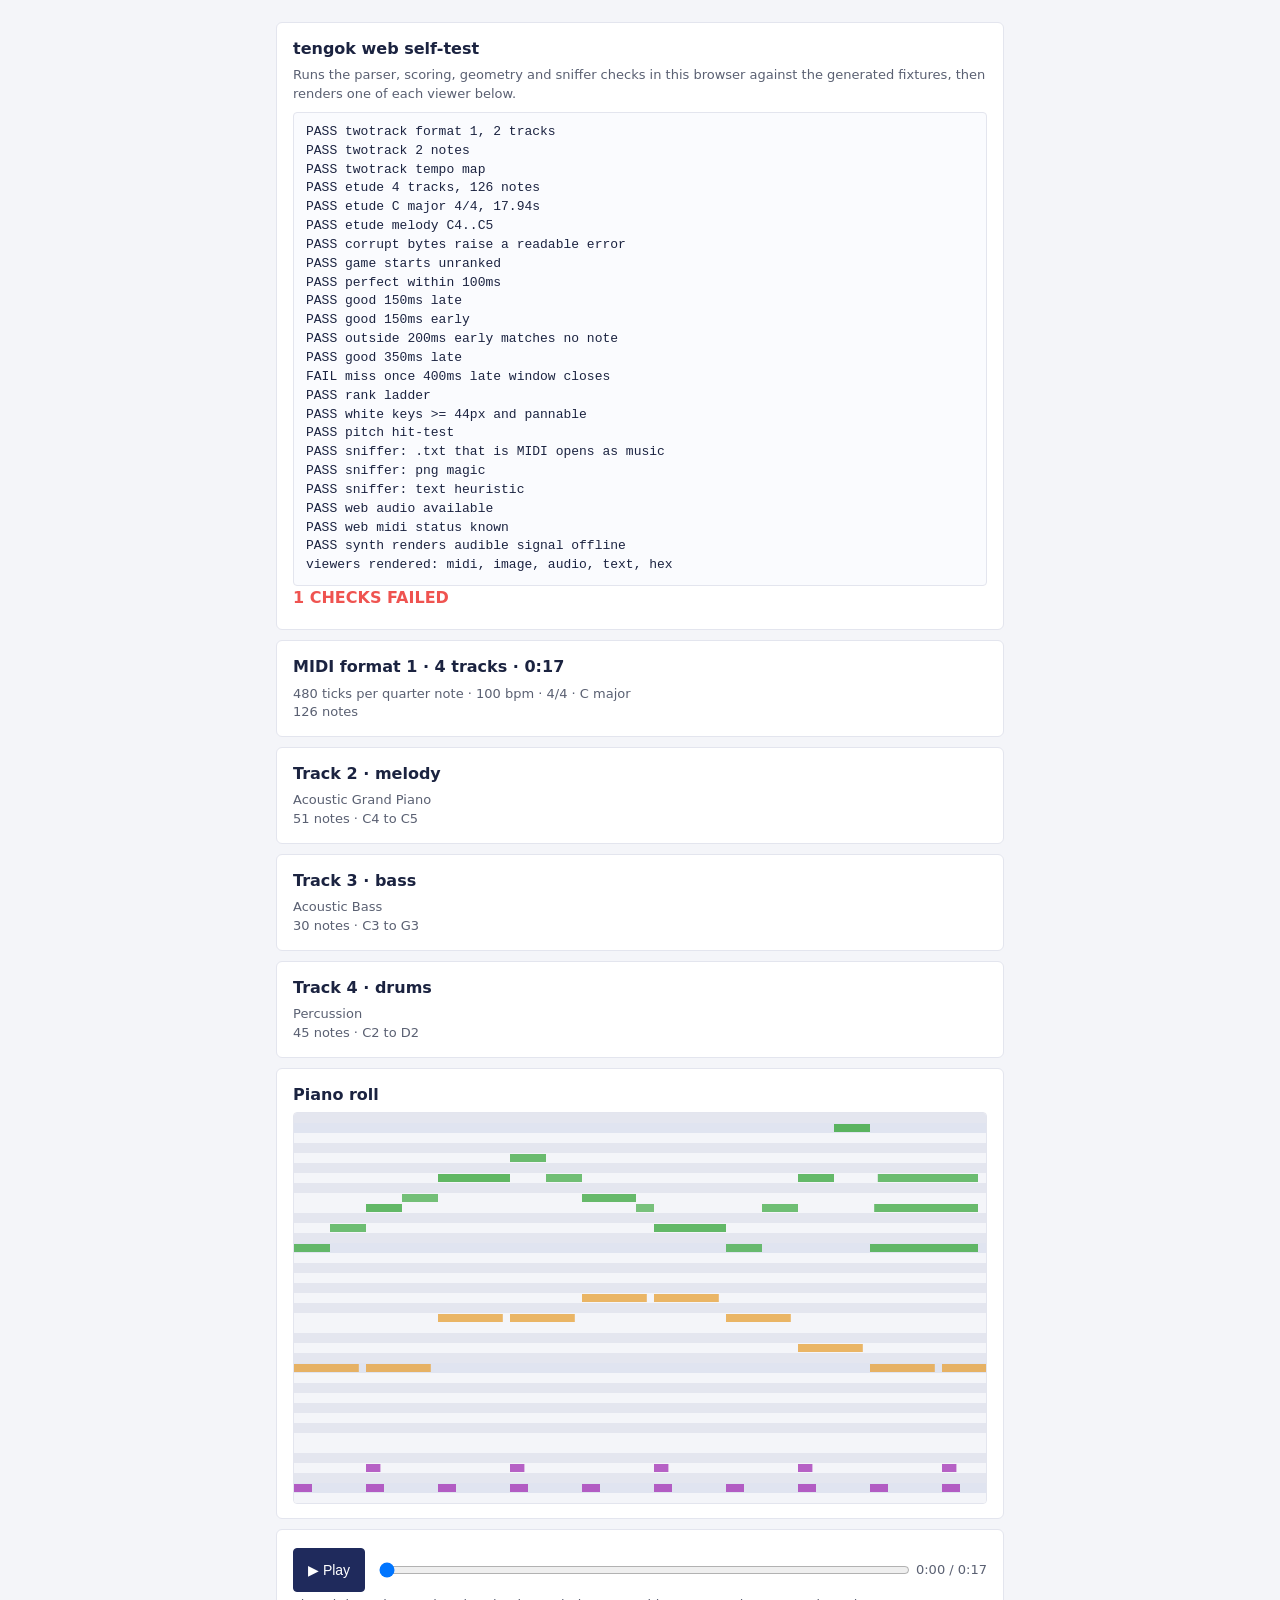
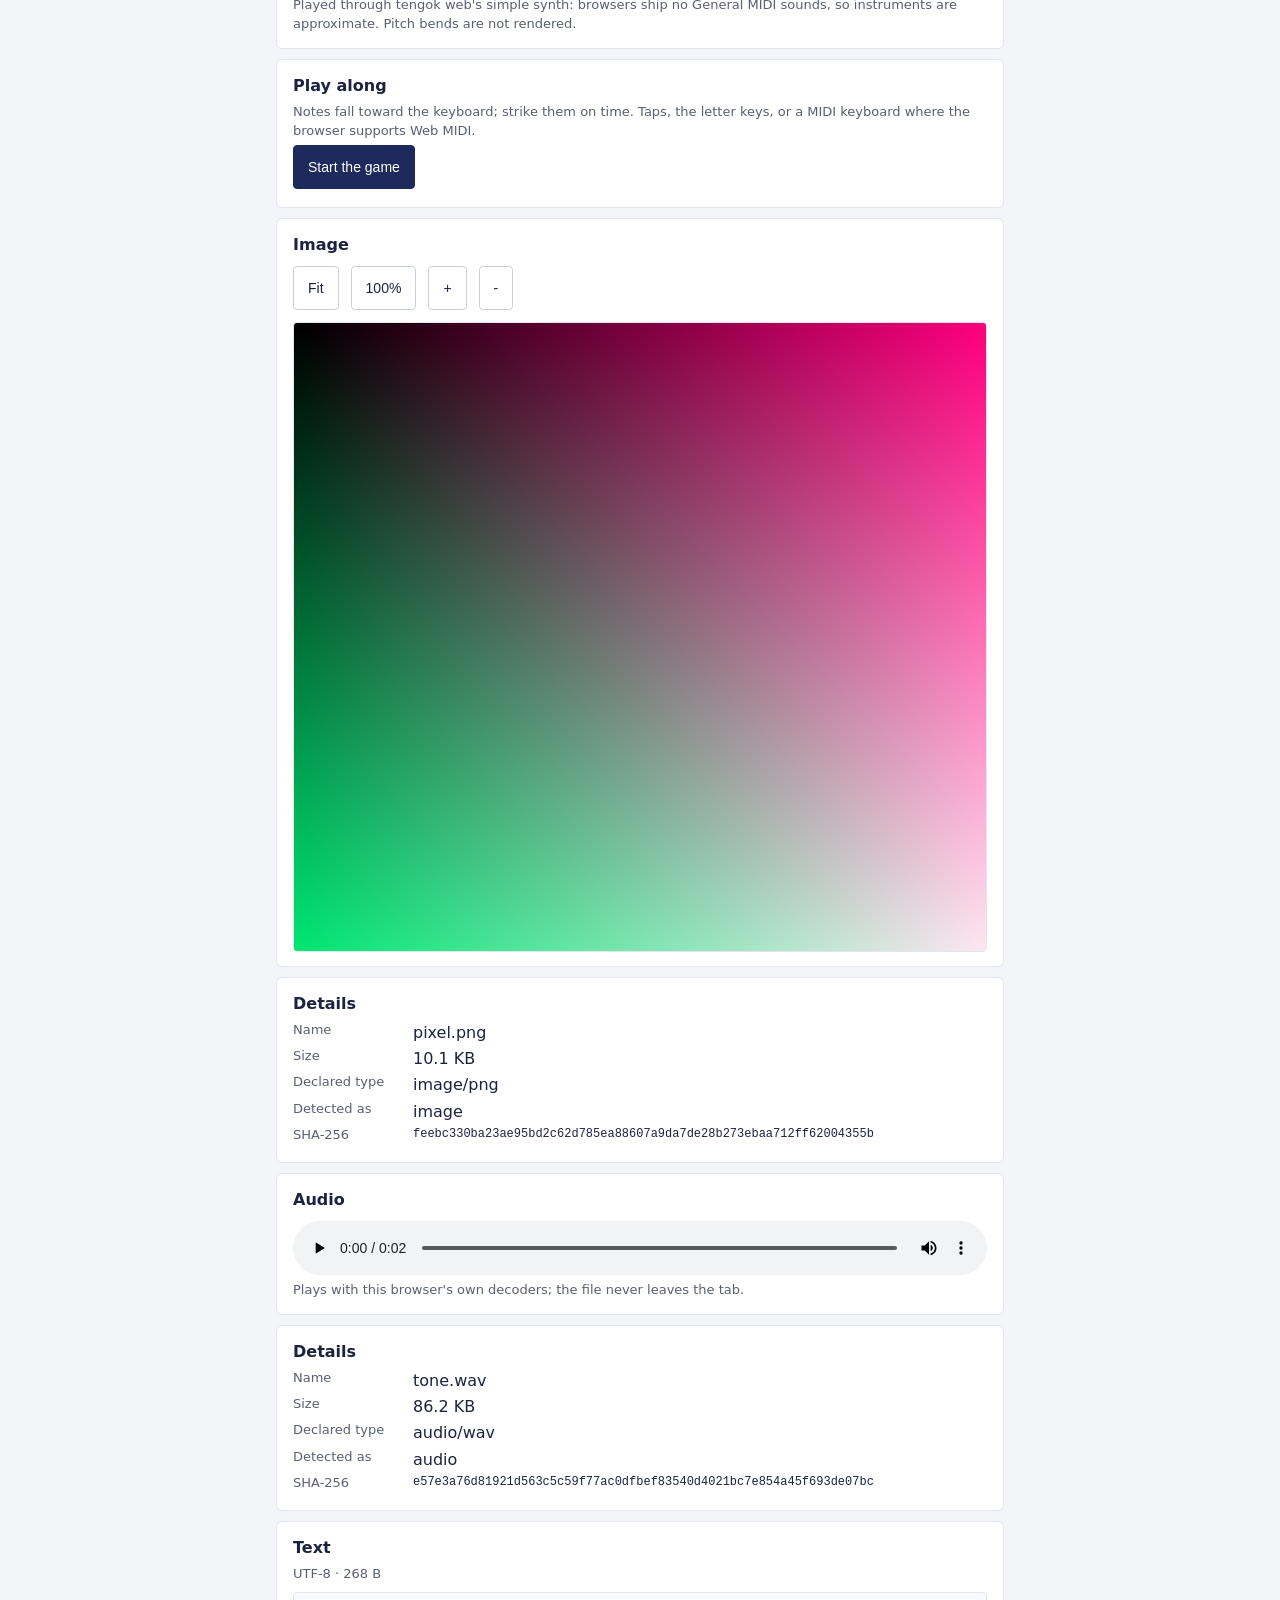
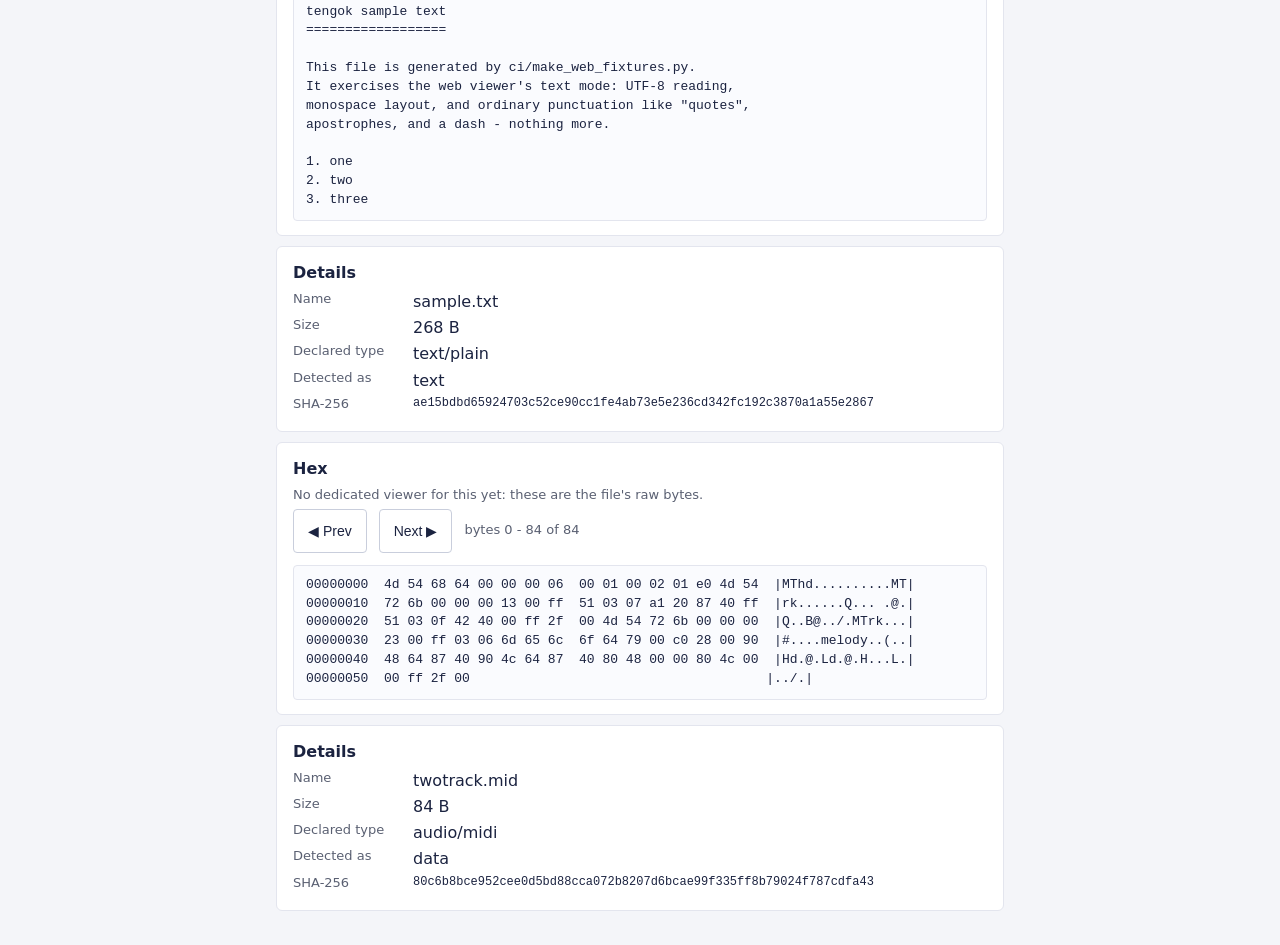
==== docs/selftest.html @ d9151035 "tengok 0.3.9: board sweeps glide all the way in and ease out The comfort-margin gate now only decide" ====
<!DOCTYPE html>
<html lang="en">
<head>
<meta charset="utf-8">
<meta name="viewport" content="width=device-width, initial-scale=1">
<title>tengok web self-test</title>
<link rel="stylesheet" href="style.css?v=e9dcd4a5">
</head>
<body>
<main>
  <section class="card">
    <div class="card-title">tengok web self-test</div>
    <div class="muted">Runs the parser, scoring, geometry and sniffer checks in
    this browser against the generated fixtures, then renders one of each
    viewer below.</div>
    <pre id="results" class="text-view">running...</pre>
    <div id="verdict" class="card-title"></div>
  </section>
  <section id="view"></section>
</main>

<script src="js/sniffer.js?v=45928a58"></script>
<script src="js/midi.js?v=820c13d3"></script>
<script src="js/game-core.js?v=67e34a65"></script>
<script src="js/synth.js?v=0fc106b2"></script>
<script src="js/viewers.js?v=3e0f086b"></script>
<script src="js/convert.js?v=fbea8dcf"></script>
<script src="js/midi-view.js?v=0d9e899f"></script>
<script src="js/game.js?v=be21a6e1"></script>
<script>
(function () {
"use strict";
const out = document.getElementById("results");
const lines = [];
let failed = 0;
function log(s) { lines.push(s); out.textContent = lines.join("\n"); }
function check(name, cond) {
  if (cond) log("PASS " + name);
  else { failed++; log("FAIL " + name); }
}
function near(a, b) { return Math.abs(a - b) < 1e-9; }

async function bytes(name) {
  const r = await fetch("fixtures/" + name);
  if (!r.ok) throw new Error("fetch " + name + ": HTTP " + r.status);
  return new Uint8Array(await r.arrayBuffer());
}

async function main() {
  const M = window.TengokMidi;
  const G = window.TengokGame;
  const S = window.TengokSniffer;

  const two = M.MidiFile.parse(await bytes("twotrack.mid"));
  check("twotrack format 1, 2 tracks", two.format === 1 && two.tracks.length === 2);
  check("twotrack 2 notes", two.notes.length === 2);
  check("twotrack tempo map", near(two.tickToSeconds(960), 1.0) && near(two.tickToSeconds(1920), 3.0));

  const etude = M.MidiFile.parse(await bytes("etude.mid"));
  check("etude 4 tracks, 126 notes", etude.tracks.length === 4 && etude.notes.length === 126);
  check("etude C major 4/4, 17.94s",
      etude.keySig === "C major" && etude.timeSigNum === 4 && near(etude.durationSeconds, 17.94));
  check("etude melody C4..C5", etude.tracks[1].minPitch === 60 && etude.tracks[1].maxPitch === 72);

  let threw = false;
  try { M.MidiFile.parse(new Uint8Array([1, 2, 3])); } catch (e) { threw = true; }
  check("corrupt bytes raise a readable error", threw);

  const sc = new G.GameScoring(two, 1);
  check("game starts unranked", sc.rankLive() === G.UNRANKED);
  check("perfect within 100ms", sc.strike(72, 50) === G.PERFECT);
  sc.tick(1050);
  check("good 150ms late", sc.strike(76, 1150) === G.GOOD);
  const scEarly = new G.GameScoring(two, 1);
  check("good 150ms early", scEarly.strike(72, -150) === G.GOOD);
  check("outside 200ms early matches no note", scEarly.strike(76, 700) === G.PENDING);
  const scLate = new G.GameScoring(two, 1);
  check("good 350ms late", scLate.strike(72, 350) === G.GOOD);
  scLate.tick(1451);
  check("miss once 400ms late window closes", scLate.stateOf(1) === G.MISS
      && scLate.strike(76, 1460) === G.PENDING);
  check("rank ladder", G.rank(100, 0) === "SSS" && G.rank(40, 0) === "C"
      && G.rank(80, 10) === "SSS");

  const kw = new G.KeyWindow(21, 108, 360);
  check("white keys >= 44px and pannable", kw.whiteW === 44 && kw.maxViewport() > 0);
  check("pitch hit-test", kw.pitchAt(kw.centerPx(60)) === 60 && kw.pitchAt(-5) === -1);

  const head = (await bytes("twotrack.mid")).slice(0, 64);
  check("sniffer: .txt that is MIDI opens as music", S.sniff("a.txt", "text/plain", head) === S.MIDI);
  check("sniffer: png magic", S.sniff("x", "", (await bytes("pixel.png")).slice(0, 32)) === S.IMAGE);
  check("sniffer: text heuristic", S.sniff("noext", "", (await bytes("sample.txt")).slice(0, 128)) === S.TEXT);

  check("web audio available", !!(window.AudioContext || window.webkitAudioContext));
  check("web midi status known", true);

  /* The synth must actually render audible samples: schedule one sustained
   * note, one plucked-family note and one percussion hit into an
   * OfflineAudioContext, render, and require real signal. This is the
   * regression test for scheduling a note throwing before start() (which
   * silently killed all playback and let the clock run past the song end). */
  try {
    const OC = window.OfflineAudioContext || window.webkitOfflineAudioContext;
    const octx = new OC(1, 44100, 44100);
    const synth = new window.TengokSynth.Synth();
    synth.attach(octx);
    synth.note(60, 100, 0.1, 0.5, 0, false);   // piano family
    synth.note(64, 100, 0.1, 0.5, 32, false);  // sustained family
    synth.note(38, 110, 0.1, 0.2, 0, true);    // percussion
    const rendered = await octx.startRendering();
    const data = rendered.getChannelData(0);
    let peak = 0;
    for (let i = 0; i < data.length; i++) peak = Math.max(peak, Math.abs(data[i]));
    check("synth renders audible signal offline", peak > 0.01);
  } catch (e) {
    check("synth renders audible signal offline (" + e.message + ")", false);
  }


  document.getElementById("verdict").textContent =
      failed === 0 ? "ALL CHECKS PASSED" : failed + " CHECKS FAILED";
  document.getElementById("verdict").style.color = failed === 0 ? "#3DA35D" : "#EF5350";

  /* Render one of each viewer for pixel verification. */
  const V = window.TengokViewers;
  const view = document.getElementById("view");
  const ctx = {
    synth: new window.TengokSynth.Synth(),
    viewArea: view,
    onCleanup: function () {},
    onHex: function () {},
    showCurrentFile: function () {},
  };
  const etudeFile = new File([await bytes("etude.mid")], "etude.mid", { type: "audio/midi" });
  window.TengokMidiView.showMidi(view, etudeFile, M.MidiFile.parse(await bytes("etude.mid")), ctx);
  V.showImage(view, new File([await bytes("pixel.png")], "pixel.png", { type: "image/png" }), ctx);
  V.showAudio(view, new File([await bytes("tone.wav")], "tone.wav", { type: "audio/wav" }), ctx);
  V.showText(view, new File([await bytes("sample.txt")], "sample.txt", { type: "text/plain" }), ctx);
  V.showHex(view, new File([await bytes("twotrack.mid")], "twotrack.mid", { type: "audio/midi" }), ctx, "data");
  log("viewers rendered: midi, image, audio, text, hex");
}

main().catch((e) => {
  log("FATAL " + (e && e.message));
  document.getElementById("verdict").textContent = "SELF-TEST CRASHED";
  document.getElementById("verdict").style.color = "#EF5350";
});
})();
</script>
</body>
</html>
---- docs/style.css ----
/* tengok web - same quiet light theme as the Android app. */
* { box-sizing: border-box; }

body {
  margin: 0;
  background: #F4F5F9;
  color: #1B2340;
  font-family: system-ui, -apple-system, "Segoe UI", Roboto, sans-serif;
  font-size: 16px;
  line-height: 1.45;
}

body.dragging::after {
  content: "Drop to open";
  position: fixed;
  inset: 12px;
  border: 3px dashed #3E6FB0;
  border-radius: 8px;
  background: rgba(244, 245, 249, 0.92);
  display: flex;
  align-items: center;
  justify-content: center;
  font-size: 22px;
  color: #3E6FB0;
  pointer-events: none;
  z-index: 10;
}

header {
  padding: 20px 16px 8px;
  max-width: 760px;
  margin: 0 auto;
}

h1 {
  font-size: 24px;
  margin: 0;
}

.version {
  font-size: 13px;
  color: #5A6072;
  font-weight: normal;
}

.tagline {
  color: #5A6072;
  margin: 4px 0 0;
}

main {
  max-width: 760px;
  margin: 0 auto;
  padding: 12px 16px 24px;
}

.card {
  background: #FFFFFF;
  border: 1px solid #E3E5EE;
  border-radius: 6px;
  padding: 14px 16px;
  margin: 10px 0;
}

.card-title {
  font-weight: 600;
  margin-bottom: 6px;
}

.card.error {
  border-color: #EF5350;
}

.muted {
  color: #5A6072;
  font-size: 13px;
}

.mono { font-family: ui-monospace, "Cascadia Mono", Menlo, Consolas, monospace; }
.small { font-size: 12px; word-break: break-all; }

.btn {
  appearance: none;
  background: #FFFFFF;
  border: 1px solid #C9CEDC;
  border-radius: 4px;
  color: #1B2340;
  cursor: pointer;
  font-size: 14px;
  margin: 4px 8px 4px 0;
  min-height: 44px;
  padding: 8px 14px;
}

.btn:active { background: #ECEFF7; }
.btn.primary { background: #1F2A5C; border-color: #1F2A5C; color: #FFFFFF; }
.btn.primary:active { background: #2B3A77; }
.btn.file-tab.active { border-color: #1F2A5C; box-shadow: inset 0 -2px 0 #1F2A5C; }
.btn.track-pick { display: block; text-align: left; width: 100%; }

.toolbar {
  align-items: center;
  display: flex;
  flex-wrap: wrap;
  gap: 4px;
}

.drop { text-align: center; padding: 28px 16px; }

.view-title { margin: 12px 2px 4px; }
.view-name { font-weight: 600; word-break: break-all; }

.fact { display: flex; gap: 10px; margin: 3px 0; }
.fact-key { color: #5A6072; flex: 0 0 110px; font-size: 13px; }
.fact-val { word-break: break-all; }

.text-view, .hex-view {
  background: #FAFBFE;
  border: 1px solid #E3E5EE;
  border-radius: 4px;
  font-family: ui-monospace, "Cascadia Mono", Menlo, Consolas, monospace;
  font-size: 13px;
  margin: 8px 0 0;
  overflow: auto;
  padding: 10px 12px;
  white-space: pre;
}

.text-view { white-space: pre-wrap; word-break: break-word; }

.image-stage {
  border: 1px solid #E3E5EE;
  border-radius: 4px;
  margin-top: 8px;
  max-height: 70vh;
  overflow: auto;
  text-align: center;
}

.image-view { display: block; max-width: none; }

audio { width: 100%; margin-top: 4px; }

.roll-scroll {
  border: 1px solid #E3E5EE;
  border-radius: 4px;
  overflow-x: auto;
}

.roll-canvas { display: block; }

.seek { flex: 1; min-width: 120px; }

.hud {
  align-items: baseline;
  display: flex;
  gap: 14px;
}

.rank {
  color: #8A8FA3;
  font-size: 34px;
  font-weight: 700;
  min-width: 74px;
}

.rank.big { font-size: 56px; margin: 6px 0; }
.hud-counts { flex: 1; }

.game-wrap {
  border: 1px solid #E3E5EE;
  border-radius: 4px;
  overflow: hidden;
  touch-action: none;
}

.game-canvas { display: block; width: 100%; }

.midi-status { margin: 2px 2px 6px; }

.limits { margin: 4px 0 10px; padding-left: 20px; }
.limits li { margin: 4px 0; }

.convert-row {
  border-top: 1px solid #EEF0F6;
  padding: 6px 0;
}

.convert-note { margin-left: 2px; }

.final { text-align: center; }

footer {
  border-top: 1px solid #E3E5EE;
  color: #5A6072;
  font-size: 13px;
  margin: 0 auto;
  max-width: 760px;
  padding: 14px 16px 30px;
  text-align: center;
}

footer a { color: #3E6FB0; }

@media (max-width: 480px) {
  main, header, footer { padding-left: 10px; padding-right: 10px; }
}
.view-link {
  margin: 8px auto 0;
  max-width: 880px;
  padding: 0 16px;
  font-size: 13px;
  user-select: text;
  overflow-wrap: break-word;
}
.view-link-url {
  display: block;
  overflow-wrap: break-word;
}
.sample-item {
  display: flex;
  flex-direction: column;
  align-items: flex-start;
  gap: 3px;
  width: 100%;
}
.sample-url {
  font-size: 11px;
  color: #5B6172;
  user-select: text;
  overflow-wrap: break-word;
  max-width: 100%;
}
.samples-details { margin: 10px 0; }
.samples-details summary {
  cursor: pointer;
  list-style: none;
  display: inline-block;
  margin: 0;
}
.samples-details summary::-webkit-details-marker { display: none; }
.samples-details summary::before { content: "\25B8\00A0"; }
.samples-details[open] summary::before { content: "\25BE\00A0"; }
.samples-details .toolbar { margin-top: 8px; }
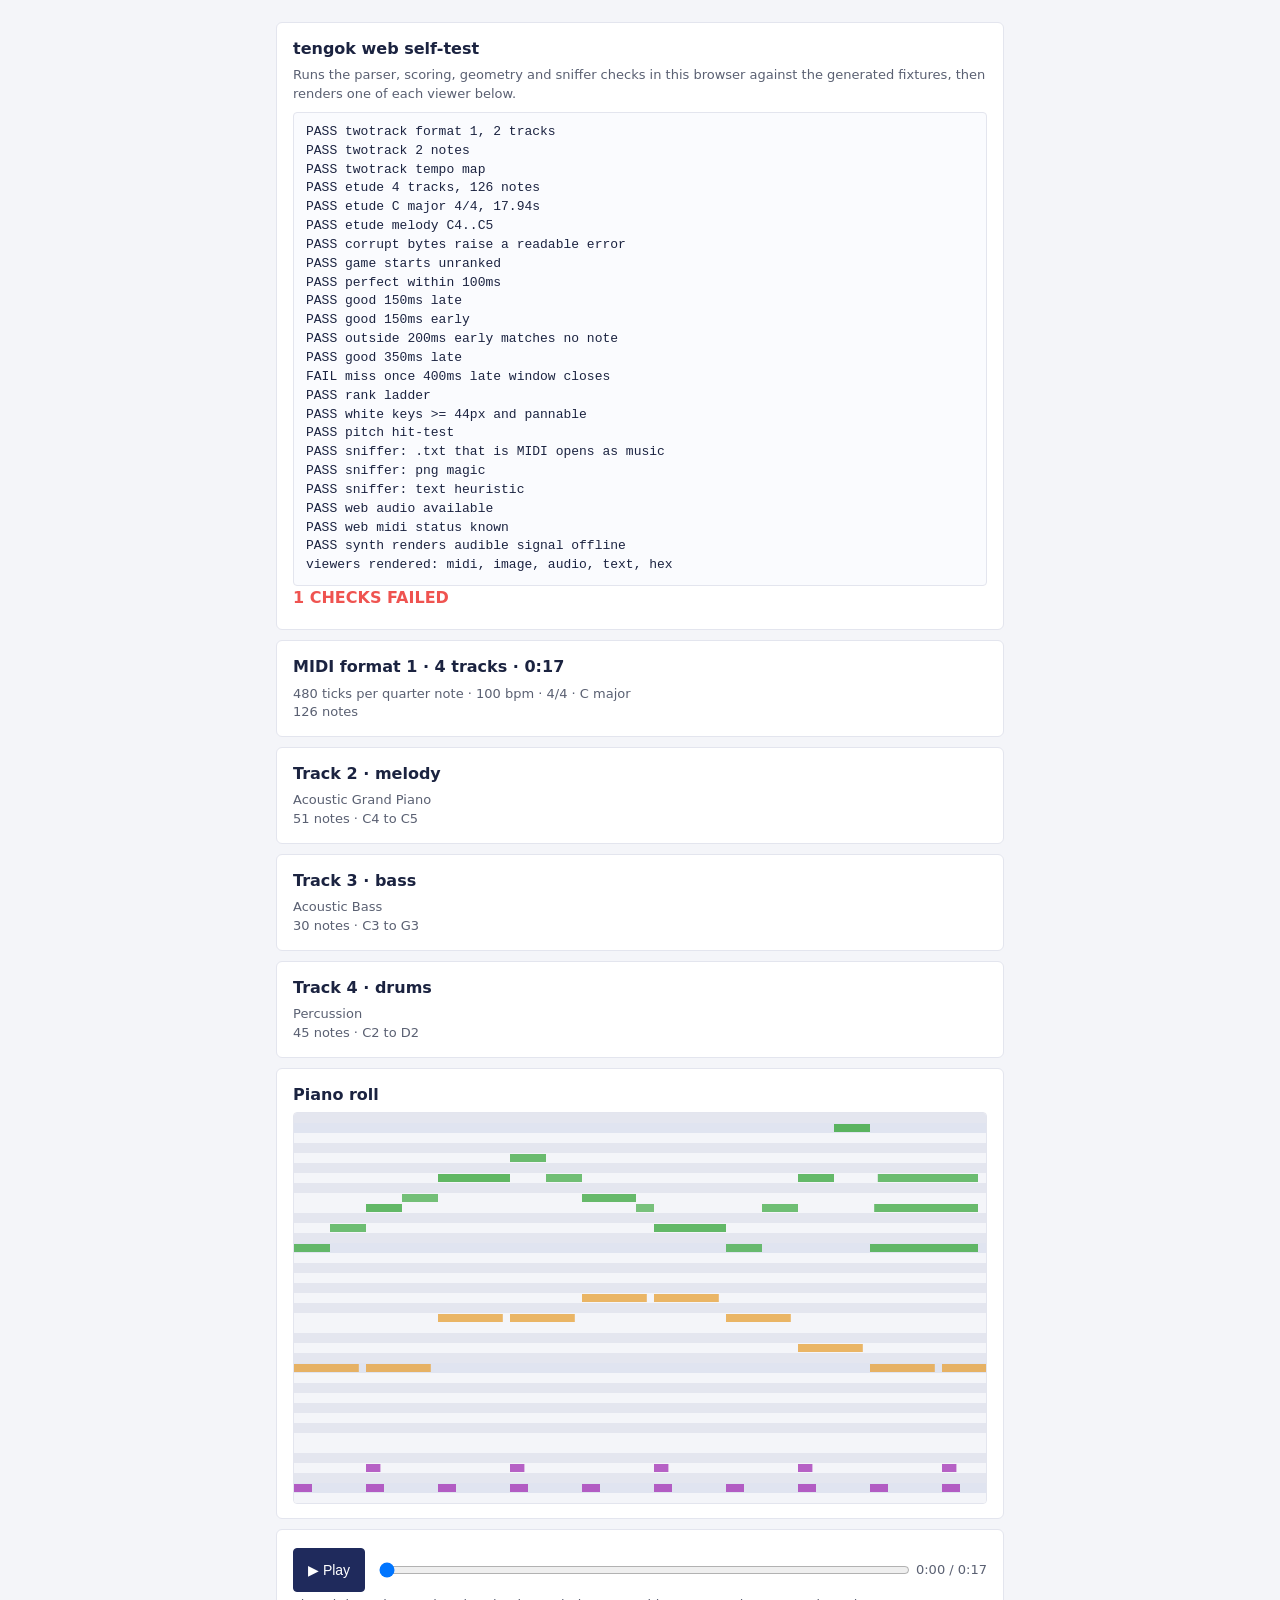
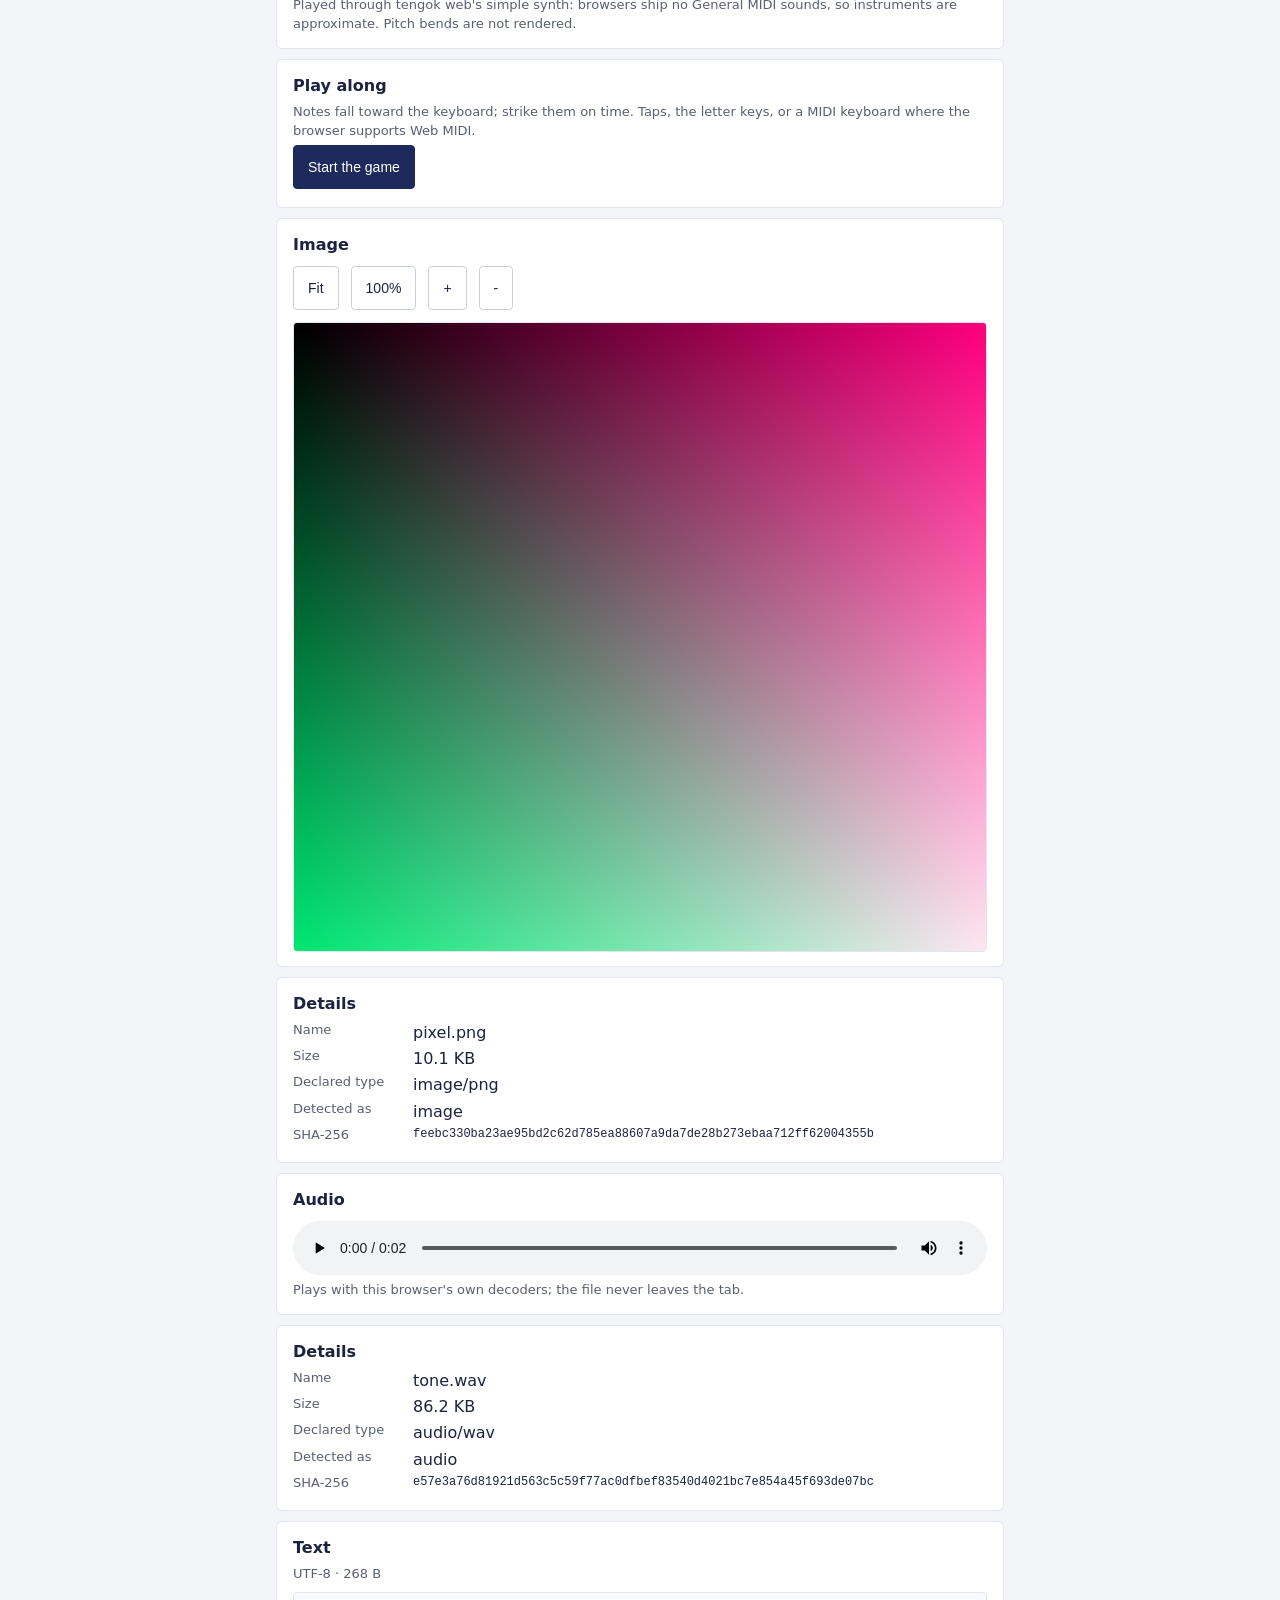
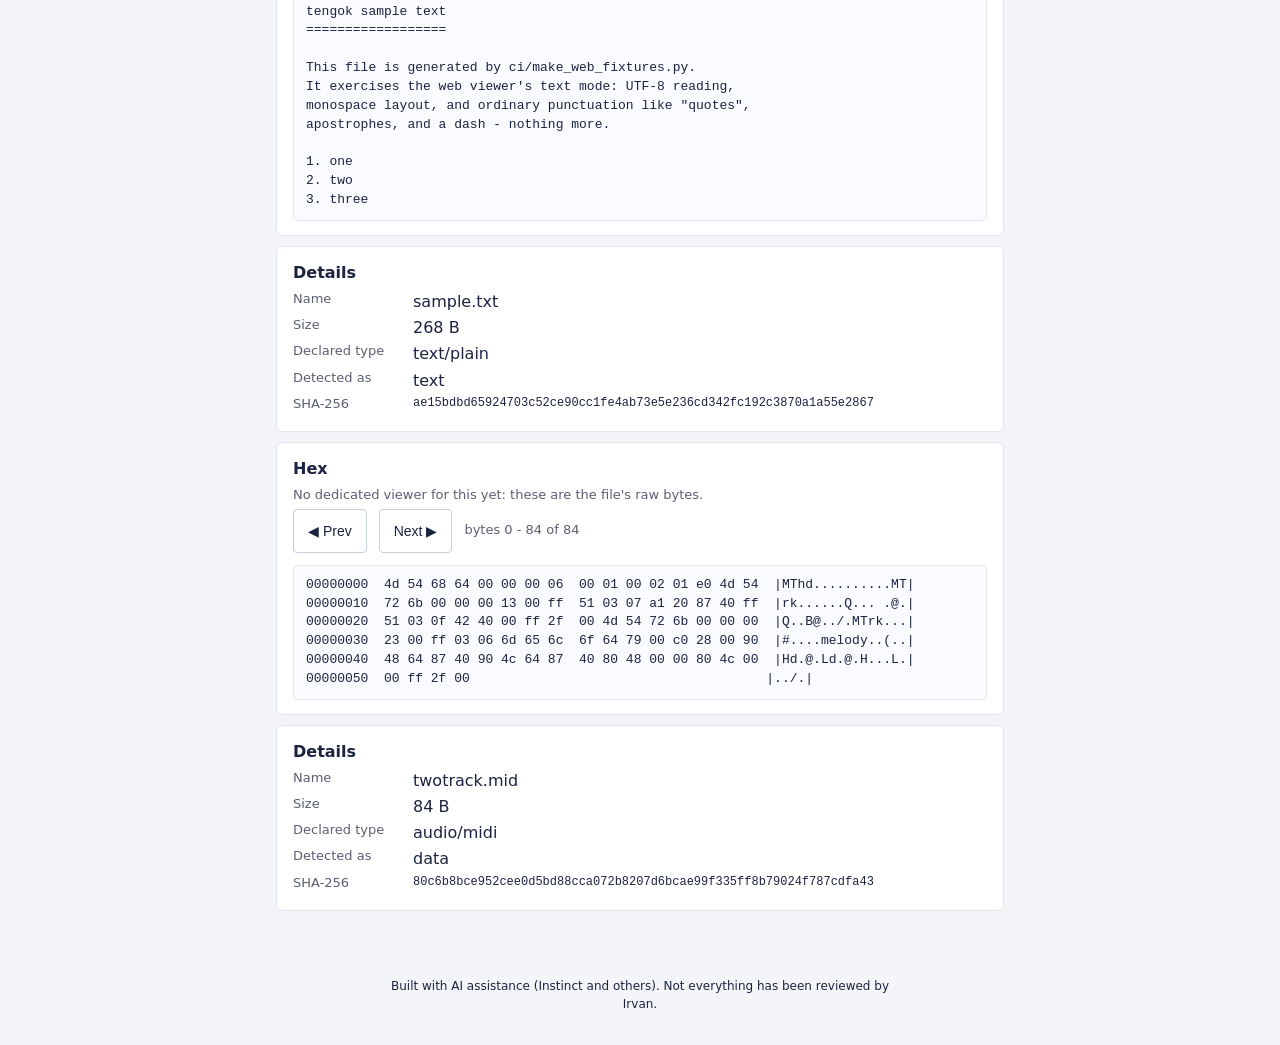
==== commit a3918f6e: "Disclose AI assistance on subpages and clarify release artifact comments" ====
--- a/docs/selftest.html
+++ b/docs/selftest.html
@@ -4,7 +4,7 @@
 <meta charset="utf-8">
 <meta name="viewport" content="width=device-width, initial-scale=1">
 <title>tengok web self-test</title>
-<link rel="stylesheet" href="style.css?v=e9dcd4a5">
+<link rel="stylesheet" href="style.css?v=ac2c971c">
 </head>
 <body>
 <main>
@@ -19,14 +19,14 @@
   <section id="view"></section>
 </main>
 
-<script src="js/sniffer.js?v=45928a58"></script>
+<script src="js/sniffer.js?v=6c7334db"></script>
 <script src="js/midi.js?v=820c13d3"></script>
-<script src="js/game-core.js?v=67e34a65"></script>
+<script src="js/game-core.js?v=0d579b12"></script>
 <script src="js/synth.js?v=0fc106b2"></script>
-<script src="js/viewers.js?v=3e0f086b"></script>
+<script src="js/viewers.js?v=58098059"></script>
 <script src="js/convert.js?v=fbea8dcf"></script>
 <script src="js/midi-view.js?v=0d9e899f"></script>
-<script src="js/game.js?v=be21a6e1"></script>
+<script src="js/game.js?v=4e14173c"></script>
 <script>
 (function () {
 "use strict";
@@ -147,5 +147,6 @@
 });
 })();
 </script>
+<p class="ai-disclosure" style="font:12px/1.5 system-ui,sans-serif;text-align:center;padding:12px 16px;margin:20px auto;max-width:70ch">Built with AI assistance (Instinct and others). Not everything has been reviewed by Irvan.</p>
 </body>
 </html>
--- a/docs/style.css
+++ b/docs/style.css
@@ -140,6 +140,7 @@
 .image-view { display: block; max-width: none; }
 
 audio { width: 100%; margin-top: 4px; }
+.video-view { width: 100%; max-height: 70vh; background: #000; border-radius: 8px; margin-top: 4px; }
 
 .roll-scroll {
   border: 1px solid #E3E5EE;
@@ -242,3 +243,7 @@
 .samples-details summary::before { content: "\25B8\00A0"; }
 .samples-details[open] summary::before { content: "\25BE\00A0"; }
 .samples-details .toolbar { margin-top: 8px; }
+
+.zip-entry { padding: 12px 0; border-bottom: 1px solid #8993a644; overflow-wrap: anywhere; }
+
+.zip-limits { font-size: 12px; word-break: normal; overflow-wrap: break-word; }
